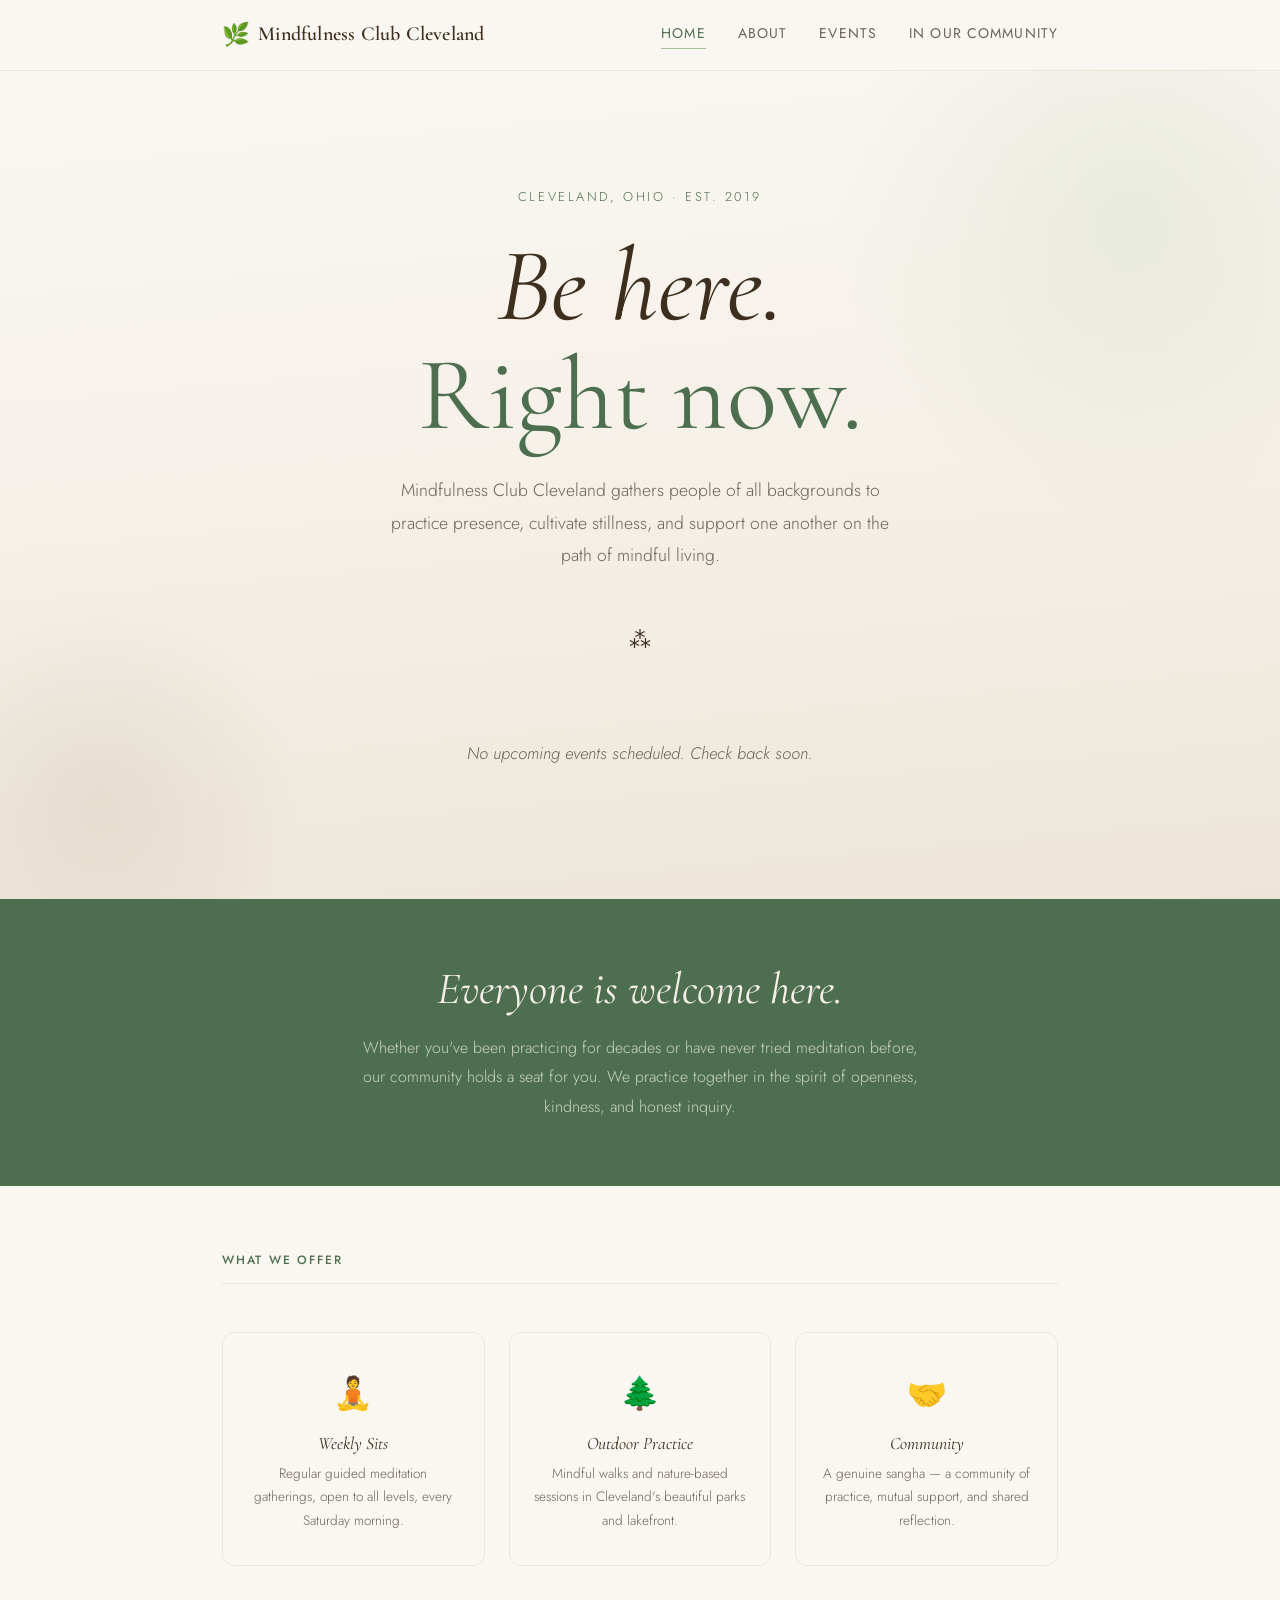
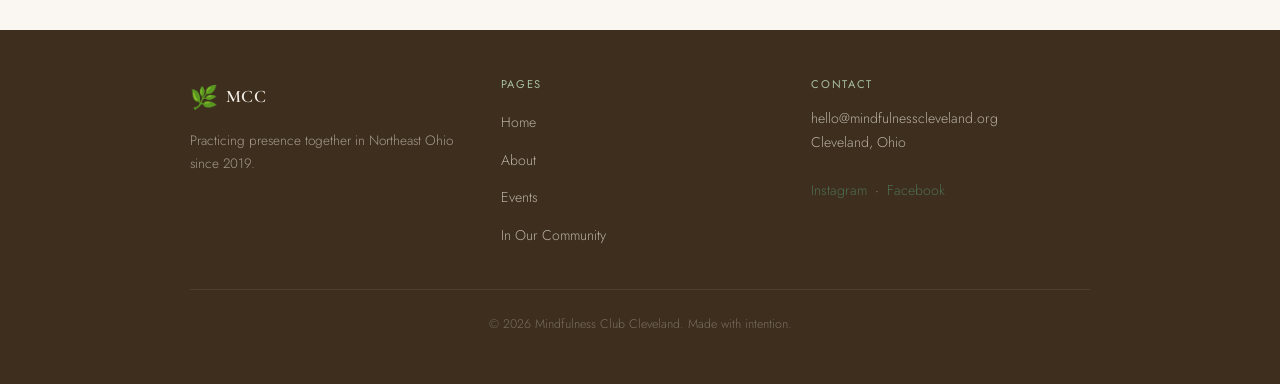
==== index.html @ 6c9ba611 "Initial commit" ====
<!DOCTYPE html>
<html lang="en">
<head>
  <meta charset="UTF-8" />
  <meta name="viewport" content="width=device-width, initial-scale=1.0" />
  <title>Mindfulness Club Cleveland</title>
  <meta name="description" content="A welcoming community for mindfulness meditation practice in Cleveland, Ohio. Weekly sits, retreats, and mindful gatherings." />
  <link rel="stylesheet" href="style.css" />
  <link rel="icon" href="data:image/svg+xml,<svg xmlns='http://www.w3.org/2000/svg' viewBox='0 0 100 100'><text y='.9em' font-size='90'>🌿</text></svg>" />
</head>
<body>

  <!-- ── Header ── -->
  <header>
    <div class="header-inner">
      <a href="index.html" class="site-logo">
        <span class="logo-leaf">🌿</span>
        Mindfulness Club Cleveland
      </a>
      <button id="nav-toggle" aria-label="Toggle navigation" aria-expanded="false">
        <span></span><span></span><span></span>
      </button>
      <nav id="nav-links" role="navigation">
        <a href="index.html">Home</a>
        <a href="about.html">About</a>
        <a href="events.html">Events</a>
        <a href="community.html">In Our Community</a>
      </nav>
    </div>
  </header>

  <!-- ── Home Hero ── -->
  <main>
    <section class="home-hero">
      <p class="hero-eyebrow">Cleveland, Ohio · Est. 2019</p>
      <h1>Be here.<br><em>Right now.</em></h1>
      <p class="hero-mission">
        Mindfulness Club Cleveland gathers people of all backgrounds to practice presence, cultivate stillness, and support one another on the path of mindful living.
      </p>
      <div class="divider-leaf">⁂</div>

      <!-- Next upcoming event — rendered by script.js -->
      <div id="next-event"></div>
    </section>

    <!-- ── Welcome strip ── -->
    <section class="welcome-strip">
      <h2>Everyone is welcome here.</h2>
      <p>
        Whether you've been practicing for decades or have never tried meditation before,
        our community holds a seat for you. We practice together in the spirit of openness,
        kindness, and honest inquiry.
      </p>
    </section>

    <!-- ── Three pillars preview ── -->
    <section class="container">
      <p class="section-label">What we offer</p>
      <div class="pillars">
        <div class="pillar">
          <div class="pillar-icon">🧘</div>
          <h3>Weekly Sits</h3>
          <p>Regular guided meditation gatherings, open to all levels, every Saturday morning.</p>
        </div>
        <div class="pillar">
          <div class="pillar-icon">🌲</div>
          <h3>Outdoor Practice</h3>
          <p>Mindful walks and nature-based sessions in Cleveland's beautiful parks and lakefront.</p>
        </div>
        <div class="pillar">
          <div class="pillar-icon">🤝</div>
          <h3>Community</h3>
          <p>A genuine sangha — a community of practice, mutual support, and shared reflection.</p>
        </div>
      </div>
    </section>
  </main>

  <!-- ── Footer ── -->
  <footer>
    <div class="footer-inner">
      <div class="footer-brand">
        <a href="index.html" class="site-logo">
          <span class="logo-leaf">🌿</span>
          MCC
        </a>
        <p>Practicing presence together in Northeast Ohio since 2019.</p>
      </div>
      <div class="footer-col">
        <h4>Pages</h4>
        <ul>
          <li><a href="index.html">Home</a></li>
          <li><a href="about.html">About</a></li>
          <li><a href="events.html">Events</a></li>
          <li><a href="community.html">In Our Community</a></li>
        </ul>
      </div>
      <div class="footer-col">
        <h4>Contact</h4>
        <p>
          hello@mindfulnesscleveland.org<br />
          Cleveland, Ohio<br /><br />
          <a href="#">Instagram</a> &nbsp;·&nbsp; <a href="#">Facebook</a>
        </p>
      </div>
    </div>
    <div class="footer-bottom">
      &copy; 2026 Mindfulness Club Cleveland. Made with intention.
    </div>
  </footer>

  <script src="script.js"></script>
</body>
</html>
---- style.css ----
/* ============================================================
   Mindfulness Club Cleveland — Shared Stylesheet
   Aesthetic: Warm earth, sage, linen — grounded & organic
   ============================================================ */

@import url('https://fonts.googleapis.com/css2?family=Cormorant+Garamond:ital,wght@0,300;0,400;0,600;1,300;1,400&family=Jost:wght@300;400;500&display=swap');

/* ── CSS Variables ── */
:root {
  --cream:       #f5f0e8;
  --linen:       #ede5d8;
  --warm-white:  #faf7f2;
  --sage:        #7d9a7e;
  --sage-light:  #a8bf9e;
  --sage-dark:   #4e6e50;
  --earth:       #8b6f47;
  --earth-light: #b89a72;
  --bark:        #3d2e1e;
  --stone:       #6b6256;
  --mist:        #c9d4c5;

  --font-display: 'Cormorant Garamond', Georgia, serif;
  --font-body:    'Jost', sans-serif;

  --radius:  12px;
  --radius-lg: 24px;
  --shadow:  0 4px 24px rgba(61, 46, 30, 0.10);
  --shadow-sm: 0 2px 8px rgba(61, 46, 30, 0.07);

  --transition: 0.3s ease;
  --max-width: 900px;
}

/* ── Reset & Base ── */
*, *::before, *::after { box-sizing: border-box; margin: 0; padding: 0; }

html { scroll-behavior: smooth; }

body {
  background-color: var(--warm-white);
  color: var(--bark);
  font-family: var(--font-body);
  font-weight: 300;
  font-size: 1.05rem;
  line-height: 1.75;
  min-height: 100vh;
  display: flex;
  flex-direction: column;
}

/* Subtle grain overlay */
body::before {
  content: '';
  position: fixed;
  inset: 0;
  background-image: url("data:image/svg+xml,%3Csvg xmlns='http://www.w3.org/2000/svg' width='300' height='300'%3E%3Cfilter id='n'%3E%3CfeTurbulence type='fractalNoise' baseFrequency='0.75' numOctaves='4' stitchTiles='stitch'/%3E%3C/filter%3E%3Crect width='300' height='300' filter='url(%23n)' opacity='0.035'/%3E%3C/svg%3E");
  pointer-events: none;
  z-index: 0;
  opacity: 0.6;
}

main { position: relative; z-index: 1; flex: 1; }

img { max-width: 100%; display: block; }
a { color: var(--sage-dark); text-decoration: none; }
a:hover { color: var(--earth); }

h1, h2, h3, h4 {
  font-family: var(--font-display);
  font-weight: 400;
  line-height: 1.2;
  color: var(--bark);
}

p { margin-bottom: 1rem; }
p:last-child { margin-bottom: 0; }

/* ── Header & Nav ── */
header {
  position: sticky;
  top: 0;
  z-index: 100;
  background-color: rgba(250, 247, 242, 0.92);
  backdrop-filter: blur(12px);
  -webkit-backdrop-filter: blur(12px);
  border-bottom: 1px solid var(--linen);
}

.header-inner {
  max-width: var(--max-width);
  margin: 0 auto;
  padding: 0 2rem;
  display: flex;
  align-items: center;
  justify-content: space-between;
  height: 70px;
}

.site-logo {
  font-family: var(--font-display);
  font-size: 1.25rem;
  font-weight: 600;
  color: var(--bark);
  letter-spacing: 0.01em;
  display: flex;
  align-items: center;
  gap: 0.5rem;
}

.site-logo .logo-leaf {
  color: var(--sage);
  font-size: 1.4rem;
}

nav#nav-links {
  display: flex;
  gap: 2rem;
  list-style: none;
  align-items: center;
}

nav#nav-links a {
  font-family: var(--font-body);
  font-size: 0.875rem;
  font-weight: 400;
  letter-spacing: 0.08em;
  text-transform: uppercase;
  color: var(--stone);
  padding-bottom: 2px;
  border-bottom: 1.5px solid transparent;
  transition: color var(--transition), border-color var(--transition);
}

nav#nav-links a:hover,
nav#nav-links a.active {
  color: var(--sage-dark);
  border-bottom-color: var(--sage-light);
}

/* Mobile nav toggle */
#nav-toggle {
  display: none;
  background: none;
  border: none;
  cursor: pointer;
  padding: 4px;
  flex-direction: column;
  gap: 5px;
}

#nav-toggle span {
  display: block;
  width: 24px;
  height: 1.5px;
  background: var(--bark);
  transition: var(--transition);
}

/* ── Page Hero (shared) ── */
.page-hero {
  background: linear-gradient(160deg, var(--linen) 0%, var(--cream) 60%, var(--mist) 100%);
  padding: 5rem 2rem 4rem;
  text-align: center;
  position: relative;
  overflow: hidden;
}

.page-hero::after {
  content: '';
  position: absolute;
  bottom: -2px;
  left: 0; right: 0;
  height: 60px;
  background: var(--warm-white);
  clip-path: ellipse(55% 100% at 50% 100%);
}

.page-hero h1 {
  font-size: clamp(2.4rem, 6vw, 4rem);
  font-style: italic;
  color: var(--bark);
  margin-bottom: 0.5rem;
}

.page-hero .subtitle {
  font-size: 1rem;
  color: var(--stone);
  letter-spacing: 0.1em;
  text-transform: uppercase;
  font-family: var(--font-body);
  font-weight: 400;
}

/* ── Container ── */
.container {
  max-width: var(--max-width);
  margin: 0 auto;
  padding: 4rem 2rem;
}

/* ── Section Label ── */
.section-label {
  font-family: var(--font-body);
  font-size: 0.75rem;
  font-weight: 500;
  letter-spacing: 0.15em;
  text-transform: uppercase;
  color: var(--sage-dark);
  margin-bottom: 2rem;
  padding-bottom: 0.75rem;
  border-bottom: 1px solid var(--linen);
}

.past-label { color: var(--stone); margin-top: 3.5rem; }

/* ── Home Hero ── */
.home-hero {
  min-height: 92vh;
  display: flex;
  flex-direction: column;
  align-items: center;
  justify-content: center;
  text-align: center;
  padding: 6rem 2rem 5rem;
  background: linear-gradient(175deg, var(--warm-white) 0%, var(--cream) 50%, var(--linen) 100%);
  position: relative;
  overflow: hidden;
}

/* Decorative organic circles */
.home-hero::before {
  content: '';
  position: absolute;
  width: 600px; height: 600px;
  border-radius: 50%;
  background: radial-gradient(circle, rgba(168,191,158,0.18) 0%, transparent 70%);
  top: -150px; right: -150px;
  pointer-events: none;
}

.home-hero::after {
  content: '';
  position: absolute;
  width: 400px; height: 400px;
  border-radius: 50%;
  background: radial-gradient(circle, rgba(139,111,71,0.10) 0%, transparent 70%);
  bottom: -100px; left: -100px;
  pointer-events: none;
}

.hero-eyebrow {
  font-family: var(--font-body);
  font-size: 0.8rem;
  letter-spacing: 0.2em;
  text-transform: uppercase;
  color: var(--sage-dark);
  margin-bottom: 1.5rem;
  animation: fadeUp 0.8s ease both;
}

.home-hero h1 {
  font-size: clamp(3rem, 9vw, 6.5rem);
  font-style: italic;
  line-height: 1.05;
  color: var(--bark);
  margin-bottom: 1.5rem;
  animation: fadeUp 0.8s ease 0.1s both;
}

.home-hero h1 em {
  font-style: normal;
  color: var(--sage-dark);
}

.hero-mission {
  max-width: 520px;
  font-size: 1.1rem;
  color: var(--stone);
  line-height: 1.85;
  margin-bottom: 3rem;
  animation: fadeUp 0.8s ease 0.2s both;
}

.divider-leaf {
  font-size: 1.4rem;
  margin-bottom: 3rem;
  opacity: 0.6;
  animation: fadeUp 0.8s ease 0.3s both;
}

/* ── Next Event Card (home) ── */
#next-event { animation: fadeUp 0.8s ease 0.4s both; }

.next-event-card {
  background: rgba(255,255,255,0.7);
  border: 1px solid var(--linen);
  border-radius: var(--radius-lg);
  padding: 2rem 2.5rem;
  max-width: 540px;
  text-align: left;
  backdrop-filter: blur(6px);
  box-shadow: var(--shadow);
}

.event-tag {
  display: inline-block;
  font-size: 0.7rem;
  letter-spacing: 0.15em;
  text-transform: uppercase;
  color: var(--sage-dark);
  background: var(--mist);
  padding: 0.25rem 0.75rem;
  border-radius: 999px;
  margin-bottom: 1rem;
  font-family: var(--font-body);
}

.next-event-card h3 {
  font-size: 1.7rem;
  font-style: italic;
  margin-bottom: 0.75rem;
}

.event-meta {
  display: flex;
  flex-wrap: wrap;
  gap: 0.5rem 1.5rem;
  font-size: 0.85rem;
  color: var(--stone);
  margin-bottom: 1rem;
  font-family: var(--font-body);
}

.btn-link {
  display: inline-block;
  margin-top: 1rem;
  font-size: 0.85rem;
  font-weight: 500;
  letter-spacing: 0.05em;
  color: var(--sage-dark);
  border-bottom: 1px solid var(--sage-light);
  padding-bottom: 1px;
  transition: color var(--transition), border-color var(--transition);
}

.btn-link:hover { color: var(--earth); border-color: var(--earth-light); }

/* ── Welcome Strip (below hero on home) ── */
.welcome-strip {
  background: var(--sage-dark);
  color: var(--cream);
  text-align: center;
  padding: 4rem 2rem;
}

.welcome-strip h2 {
  font-family: var(--font-display);
  font-size: clamp(1.8rem, 4vw, 2.8rem);
  font-style: italic;
  color: var(--cream);
  margin-bottom: 1rem;
}

.welcome-strip p {
  max-width: 560px;
  margin: 0 auto;
  color: var(--mist);
  font-size: 1rem;
  line-height: 1.85;
}

/* ── Events List ── */
.event-card {
  display: flex;
  gap: 2rem;
  padding: 2rem 0;
  border-bottom: 1px solid var(--linen);
  animation: fadeUp 0.5s ease both;
  transition: opacity var(--transition);
}

.event-card.past { opacity: 0.55; }

.event-date-block {
  flex-shrink: 0;
  width: 64px;
  text-align: center;
  background: var(--linen);
  border-radius: var(--radius);
  padding: 0.6rem 0.4rem;
  display: flex;
  flex-direction: column;
  align-items: center;
  justify-content: center;
  align-self: flex-start;
}

.event-month {
  font-family: var(--font-body);
  font-size: 0.65rem;
  letter-spacing: 0.12em;
  text-transform: uppercase;
  color: var(--sage-dark);
  display: block;
}

.event-day {
  font-family: var(--font-display);
  font-size: 2rem;
  font-weight: 600;
  color: var(--bark);
  line-height: 1;
  display: block;
}

.event-body h3 {
  font-size: 1.5rem;
  font-style: italic;
  margin-bottom: 0.4rem;
}

.event-body .event-meta { margin-bottom: 0.75rem; }
.event-body p { font-size: 0.95rem; color: var(--stone); }

.no-events {
  color: var(--stone);
  font-style: italic;
  padding: 2rem 0;
}

/* ── About Page ── */
.about-grid {
  display: grid;
  grid-template-columns: 1fr 1fr;
  gap: 3rem;
  align-items: start;
}

.about-text h2 {
  font-size: 2rem;
  font-style: italic;
  margin-bottom: 1.25rem;
  color: var(--bark);
}

.about-text p { color: var(--stone); font-size: 0.98rem; }

.about-panel {
  background: linear-gradient(145deg, var(--linen), var(--cream));
  border-radius: var(--radius-lg);
  padding: 2rem;
  border: 1px solid rgba(139,111,71,0.12);
}

.about-panel h3 {
  font-size: 1.3rem;
  font-style: italic;
  margin-bottom: 1.25rem;
  color: var(--sage-dark);
}

.info-list {
  list-style: none;
  display: flex;
  flex-direction: column;
  gap: 0.9rem;
}

.info-list li {
  font-size: 0.9rem;
  color: var(--stone);
  padding-left: 1.25rem;
  position: relative;
}

.info-list li::before {
  content: '◦';
  position: absolute;
  left: 0;
  color: var(--sage);
}

.pillars {
  display: grid;
  grid-template-columns: repeat(3, 1fr);
  gap: 1.5rem;
  margin-top: 3rem;
}

.pillar {
  text-align: center;
  padding: 2rem 1.5rem;
  background: var(--warm-white);
  border-radius: var(--radius);
  border: 1px solid var(--linen);
}

.pillar-icon { font-size: 2rem; margin-bottom: 0.75rem; }
.pillar h3 { font-size: 1.1rem; font-style: italic; margin-bottom: 0.5rem; }
.pillar p { font-size: 0.85rem; color: var(--stone); }

/* ── Community Page ── */
.community-intro {
  max-width: 620px;
  margin-bottom: 3.5rem;
}

.community-intro h2 {
  font-size: 2rem;
  font-style: italic;
  margin-bottom: 1rem;
}

.community-intro p { color: var(--stone); }

.community-grid {
  display: grid;
  grid-template-columns: repeat(auto-fit, minmax(260px, 1fr));
  gap: 1.5rem;
  margin-bottom: 4rem;
}

.community-card {
  background: var(--linen);
  border-radius: var(--radius-lg);
  overflow: hidden;
  border: 1px solid rgba(139,111,71,0.1);
  transition: transform var(--transition), box-shadow var(--transition);
}

.community-card:hover {
  transform: translateY(-3px);
  box-shadow: var(--shadow);
}

.community-card-img {
  height: 180px;
  background: linear-gradient(135deg, var(--sage-light), var(--mist));
  display: flex;
  align-items: center;
  justify-content: center;
  font-size: 3rem;
  color: var(--warm-white);
}

.community-card-body {
  padding: 1.5rem;
}

.community-card-body h3 {
  font-size: 1.1rem;
  font-style: italic;
  margin-bottom: 0.5rem;
}

.community-card-body p {
  font-size: 0.88rem;
  color: var(--stone);
  margin-bottom: 0.75rem;
}

.card-link {
  font-size: 0.8rem;
  font-weight: 500;
  letter-spacing: 0.06em;
  color: var(--sage-dark);
  border-bottom: 1px solid var(--sage-light);
  padding-bottom: 1px;
}

.reflections-section { margin-top: 1rem; }

.reflections-section h2 {
  font-size: 1.8rem;
  font-style: italic;
  margin-bottom: 2rem;
}

.reflection {
  border-left: 2px solid var(--sage-light);
  padding: 0.25rem 0 0.25rem 1.5rem;
  margin-bottom: 2rem;
}

.reflection blockquote {
  font-family: var(--font-display);
  font-style: italic;
  font-size: 1.25rem;
  color: var(--bark);
  margin-bottom: 0.5rem;
  line-height: 1.5;
}

.reflection cite {
  font-size: 0.8rem;
  letter-spacing: 0.1em;
  text-transform: uppercase;
  color: var(--stone);
  font-style: normal;
}

/* ── Footer ── */
footer {
  position: relative;
  z-index: 1;
  background: var(--bark);
  color: var(--linen);
  padding: 3rem 2rem;
}

.footer-inner {
  max-width: var(--max-width);
  margin: 0 auto;
  display: grid;
  grid-template-columns: 1fr 1fr 1fr;
  gap: 2rem;
}

.footer-brand .site-logo { color: var(--cream); font-size: 1.1rem; }
.footer-brand p {
  font-size: 0.85rem;
  color: rgba(237,229,216,0.6);
  margin-top: 0.75rem;
  line-height: 1.7;
}

.footer-col h4 {
  font-family: var(--font-body);
  font-size: 0.7rem;
  letter-spacing: 0.15em;
  text-transform: uppercase;
  color: var(--sage-light);
  margin-bottom: 1rem;
}

.footer-col ul { list-style: none; }
.footer-col ul li { margin-bottom: 0.5rem; }
.footer-col ul li a {
  font-size: 0.88rem;
  color: rgba(237,229,216,0.7);
  transition: color var(--transition);
}
.footer-col ul li a:hover { color: var(--cream); }

.footer-col p {
  font-size: 0.88rem;
  color: rgba(237,229,216,0.7);
  line-height: 1.7;
}

.footer-bottom {
  max-width: var(--max-width);
  margin: 2rem auto 0;
  padding-top: 1.5rem;
  border-top: 1px solid rgba(237,229,216,0.1);
  text-align: center;
  font-size: 0.78rem;
  color: rgba(237,229,216,0.35);
}

/* ── Animations ── */
@keyframes fadeUp {
  from { opacity: 0; transform: translateY(18px); }
  to   { opacity: 1; transform: translateY(0); }
}

.fade-in {
  animation: fadeUp 0.7s ease both;
}

/* ── Responsive ── */
@media (max-width: 700px) {
  #nav-toggle { display: flex; }

  nav#nav-links {
    display: none;
    position: absolute;
    top: 70px; left: 0; right: 0;
    background: var(--warm-white);
    border-bottom: 1px solid var(--linen);
    flex-direction: column;
    gap: 0;
    padding: 0.5rem 0;
  }

  nav#nav-links.open { display: flex; }
  nav#nav-links a {
    padding: 0.85rem 2rem;
    width: 100%;
    border-bottom: none;
  }

  .header-inner { position: relative; }

  .about-grid { grid-template-columns: 1fr; }
  .pillars { grid-template-columns: 1fr; }
  .footer-inner { grid-template-columns: 1fr; }

  .event-card { flex-direction: column; gap: 1rem; }
  .event-date-block { width: 100%; flex-direction: row; gap: 0.5rem; padding: 0.5rem 1rem; }

  .home-hero { padding: 4rem 1.5rem 3rem; min-height: auto; }

  .next-event-card { padding: 1.5rem; }
}
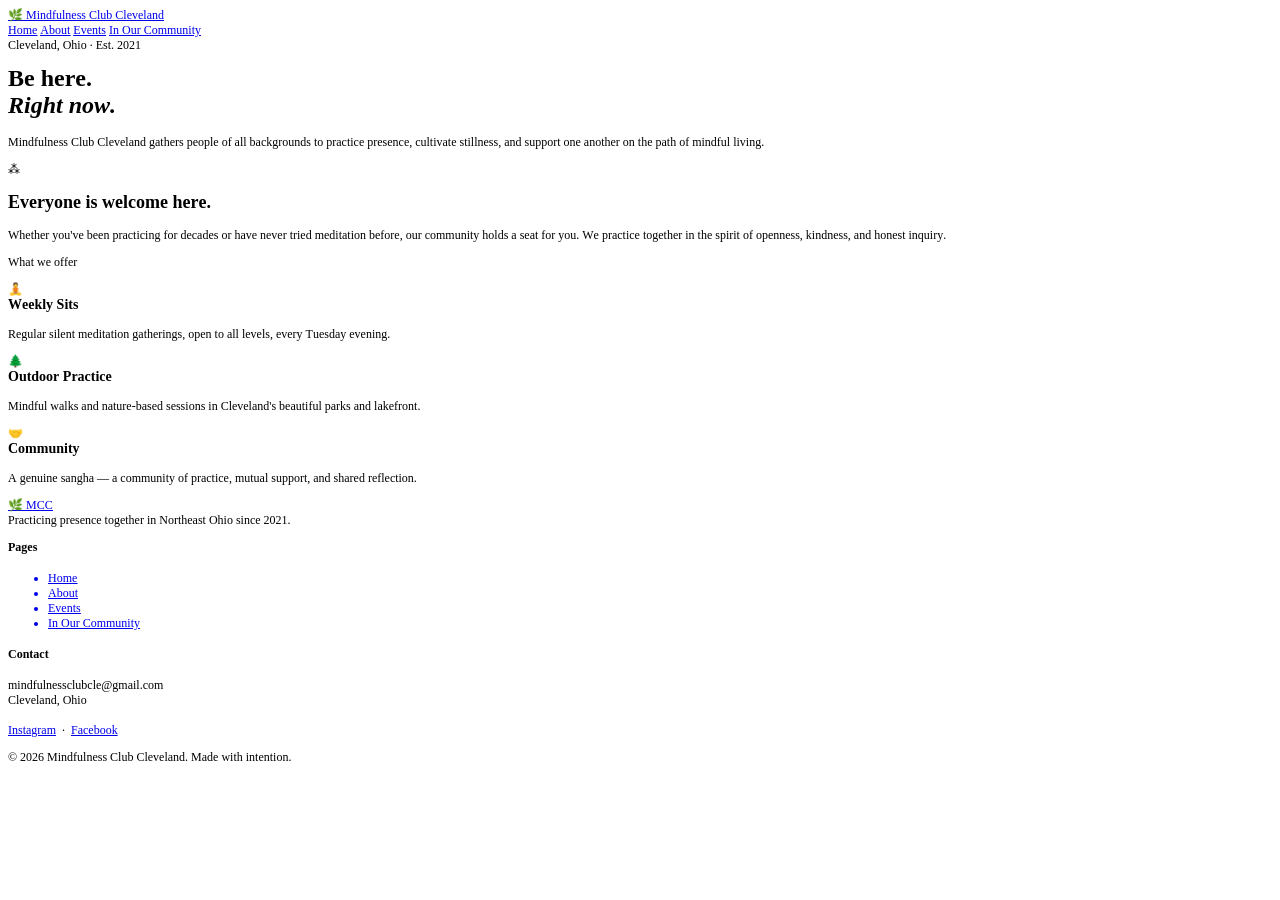
==== commit 96b7b26f: "changes" ====
--- a/index.html
+++ b/index.html
@@ -1,114 +1,66 @@
-<!DOCTYPE html>
-<html lang="en">
+<!DOCTYPE html PUBLIC "-//W3C//DTD HTML 4.01//EN" "http://www.w3.org/TR/html4/strict.dtd">
+<html>
 <head>
-  <meta charset="UTF-8" />
-  <meta name="viewport" content="width=device-width, initial-scale=1.0" />
-  <title>Mindfulness Club Cleveland</title>
-  <meta name="description" content="A welcoming community for mindfulness meditation practice in Cleveland, Ohio. Weekly sits, retreats, and mindful gatherings." />
-  <link rel="stylesheet" href="style.css" />
-  <link rel="icon" href="data:image/svg+xml,<svg xmlns='http://www.w3.org/2000/svg' viewBox='0 0 100 100'><text y='.9em' font-size='90'>🌿</text></svg>" />
+  <meta http-equiv="Content-Type" content="text/html; charset=utf-8">
+  <meta http-equiv="Content-Style-Type" content="text/css">
+  <title></title>
+  <meta name="Description" content="A welcoming community for mindfulness meditation practice in Cleveland, Ohio. Weekly sits, retreats, and mindful gatherings.">
+  <meta name="Generator" content="Cocoa HTML Writer">
+  <meta name="CocoaVersion" content="2685.5">
+  <style type="text/css">
+    p.p1 {margin: 0.0px 0.0px 0.0px 0.0px; font: 12.0px Times; color: #0000e9; -webkit-text-stroke: #0000e9}
+    p.p2 {margin: 0.0px 0.0px 12.0px 0.0px; font: 12.0px Times; -webkit-text-stroke: #000000}
+    p.p4 {margin: 0.0px 0.0px 0.0px 0.0px; font: 12.0px 'Lucida Grande'; -webkit-text-stroke: #000000}
+    p.p5 {margin: 0.0px 0.0px 0.0px 0.0px; font: 12.0px Times; -webkit-text-stroke: #000000; min-height: 14.0px}
+    p.p7 {margin: 0.0px 0.0px 0.0px 0.0px; font: 12.0px 'Apple Color Emoji'; -webkit-text-stroke: #000000}
+    p.p10 {margin: 0.0px 0.0px 0.0px 0.0px; font: 12.0px Times; -webkit-text-stroke: #000000}
+    li.li1 {margin: 0.0px 0.0px 0.0px 0.0px; font: 12.0px Times; color: #0000e9; -webkit-text-stroke: #0000e9}
+    span.s1 {font: 12.0px 'Apple Color Emoji'; text-decoration: underline ; font-kerning: none}
+    span.s2 {font: 12.0px Times; text-decoration: underline ; font-kerning: none}
+    span.s3 {text-decoration: underline ; font-kerning: none}
+    span.s4 {font-kerning: none; color: #000000; -webkit-text-stroke: 0px #000000}
+    span.s5 {text-decoration: underline ; font-kerning: none; -webkit-text-stroke: 0px #0000e9}
+    span.s6 {font-kerning: none}
+    span.s7 {-webkit-text-stroke: 0px #000000}
+    span.s8 {text-decoration: underline ; font-kerning: none; color: #0000e9; -webkit-text-stroke: 0px #0000e9}
+    ul.ul1 {list-style-type: disc}
+  </style>
 </head>
 <body>
-
-  <!-- ── Header ── -->
-  <header>
-    <div class="header-inner">
-      <a href="index.html" class="site-logo">
-        <span class="logo-leaf">🌿</span>
-        Mindfulness Club Cleveland
-      </a>
-      <button id="nav-toggle" aria-label="Toggle navigation" aria-expanded="false">
-        <span></span><span></span><span></span>
-      </button>
-      <nav id="nav-links" role="navigation">
-        <a href="index.html">Home</a>
-        <a href="about.html">About</a>
-        <a href="events.html">Events</a>
-        <a href="community.html">In Our Community</a>
-      </nav>
-    </div>
-  </header>
-
-  <!-- ── Home Hero ── -->
-  <main>
-    <section class="home-hero">
-      <p class="hero-eyebrow">Cleveland, Ohio · Est. 2019</p>
-      <h1>Be here.<br><em>Right now.</em></h1>
-      <p class="hero-mission">
-        Mindfulness Club Cleveland gathers people of all backgrounds to practice presence, cultivate stillness, and support one another on the path of mindful living.
-      </p>
-      <div class="divider-leaf">⁂</div>
-
-      <!-- Next upcoming event — rendered by script.js -->
-      <div id="next-event"></div>
-    </section>
-
-    <!-- ── Welcome strip ── -->
-    <section class="welcome-strip">
-      <h2>Everyone is welcome here.</h2>
-      <p>
-        Whether you've been practicing for decades or have never tried meditation before,
-        our community holds a seat for you. We practice together in the spirit of openness,
-        kindness, and honest inquiry.
-      </p>
-    </section>
-
-    <!-- ── Three pillars preview ── -->
-    <section class="container">
-      <p class="section-label">What we offer</p>
-      <div class="pillars">
-        <div class="pillar">
-          <div class="pillar-icon">🧘</div>
-          <h3>Weekly Sits</h3>
-          <p>Regular guided meditation gatherings, open to all levels, every Saturday morning.</p>
-        </div>
-        <div class="pillar">
-          <div class="pillar-icon">🌲</div>
-          <h3>Outdoor Practice</h3>
-          <p>Mindful walks and nature-based sessions in Cleveland's beautiful parks and lakefront.</p>
-        </div>
-        <div class="pillar">
-          <div class="pillar-icon">🤝</div>
-          <h3>Community</h3>
-          <p>A genuine sangha — a community of practice, mutual support, and shared reflection.</p>
-        </div>
-      </div>
-    </section>
-  </main>
-
-  <!-- ── Footer ── -->
-  <footer>
-    <div class="footer-inner">
-      <div class="footer-brand">
-        <a href="index.html" class="site-logo">
-          <span class="logo-leaf">🌿</span>
-          MCC
-        </a>
-        <p>Practicing presence together in Northeast Ohio since 2019.</p>
-      </div>
-      <div class="footer-col">
-        <h4>Pages</h4>
-        <ul>
-          <li><a href="index.html">Home</a></li>
-          <li><a href="about.html">About</a></li>
-          <li><a href="events.html">Events</a></li>
-          <li><a href="community.html">In Our Community</a></li>
-        </ul>
-      </div>
-      <div class="footer-col">
-        <h4>Contact</h4>
-        <p>
-          hello@mindfulnesscleveland.org<br />
-          Cleveland, Ohio<br /><br />
-          <a href="#">Instagram</a> &nbsp;·&nbsp; <a href="#">Facebook</a>
-        </p>
-      </div>
-    </div>
-    <div class="footer-bottom">
-      &copy; 2026 Mindfulness Club Cleveland. Made with intention.
-    </div>
-  </footer>
-
-  <script src="script.js"></script>
+<p class="p1"><span class="s1"><a href="file:///Users/jacobmusal/Documents/mindfulnessclubcle.github.io/index.html">🌿<span class="s2"> Mindfulness Club Cleveland</span></a></span></p>
+<p class="p1"><span class="s3"><a href="file:///Users/jacobmusal/Documents/mindfulnessclubcle.github.io/index.html">Home</a></span><span class="s4"> <a href="file:///Users/jacobmusal/Documents/mindfulnessclubcle.github.io/about.html"><span class="s5">About</span></a> <a href="file:///Users/jacobmusal/Documents/mindfulnessclubcle.github.io/events.html"><span class="s5">Events</span></a> <a href="file:///Users/jacobmusal/Documents/mindfulnessclubcle.github.io/community.html"><span class="s5">In Our Community</span></a></span></p>
+<p class="p2"><span class="s6">Cleveland, Ohio · Est. 2021</span></p>
+<h1 style="margin: 0.0px 0.0px 16.1px 0.0px; font: 24.0px Times; -webkit-text-stroke: #000000"><span class="s6"><b>Be here.<br>
+</b><b><i>Right now.</i></b><b><i></i></b></span></h1>
+<p class="p2"><span class="s6">Mindfulness Club Cleveland gathers people of all backgrounds to practice presence, cultivate stillness, and support one another on the path of mindful living.</span></p>
+<p class="p4"><span class="s6">⁂</span></p>
+<p class="p5"><span class="s6"></span><br></p>
+<h2 style="margin: 0.0px 0.0px 14.9px 0.0px; font: 18.0px Times; -webkit-text-stroke: #000000"><span class="s6"><b>Everyone is welcome here.</b></span></h2>
+<p class="p2"><span class="s6">Whether you've been practicing for decades or have never tried meditation before, our community holds a seat for you. We practice together in the spirit of openness, kindness, and honest inquiry.</span></p>
+<p class="p2"><span class="s6">What we offer</span></p>
+<p class="p7"><span class="s6">🧘</span></p>
+<h3 style="margin: 0.0px 0.0px 14.0px 0.0px; font: 14.0px Times; -webkit-text-stroke: #000000"><span class="s6"><b>Weekly Sits</b></span></h3>
+<p class="p2"><span class="s6">Regular silent meditation gatherings, open to all levels, every Tuesday evening.</span></p>
+<p class="p7"><span class="s6">🌲</span></p>
+<h3 style="margin: 0.0px 0.0px 14.0px 0.0px; font: 14.0px Times; -webkit-text-stroke: #000000"><span class="s6"><b>Outdoor Practice</b></span></h3>
+<p class="p2"><span class="s6">Mindful walks and nature-based sessions in Cleveland's beautiful parks and lakefront.</span></p>
+<p class="p7"><span class="s6">🤝</span></p>
+<h3 style="margin: 0.0px 0.0px 14.0px 0.0px; font: 14.0px Times; -webkit-text-stroke: #000000"><span class="s6"><b>Community</b></span></h3>
+<p class="p2"><span class="s6">A genuine sangha — a community of practice, mutual support, and shared reflection.</span></p>
+<p class="p1"><span class="s1"><a href="file:///Users/jacobmusal/Documents/mindfulnessclubcle.github.io/index.html">🌿<span class="s2"> MCC</span></a></span></p>
+<p class="p2"><span class="s6">Practicing presence together in Northeast Ohio since 2021.</span></p>
+<h4 style="margin: 0.0px 0.0px 16.0px 0.0px; font: 12.0px Times; -webkit-text-stroke: #000000"><span class="s6"><b>Pages</b></span></h4>
+<ul class="ul1">
+  <li class="li1"><span class="s7"><a href="file:///Users/jacobmusal/Documents/mindfulnessclubcle.github.io/index.html"><span class="s3">Home</span></a></span></li>
+  <li class="li1"><span class="s7"><a href="file:///Users/jacobmusal/Documents/mindfulnessclubcle.github.io/about.html"><span class="s3">About</span></a></span></li>
+  <li class="li1"><span class="s7"><a href="file:///Users/jacobmusal/Documents/mindfulnessclubcle.github.io/events.html"><span class="s3">Events</span></a></span></li>
+  <li class="li1"><span class="s7"><a href="file:///Users/jacobmusal/Documents/mindfulnessclubcle.github.io/community.html"><span class="s3">In Our Community</span></a></span></li>
+</ul>
+<h4 style="margin: 0.0px 0.0px 16.0px 0.0px; font: 12.0px Times; -webkit-text-stroke: #000000"><span class="s6"><b>Contact</b></span></h4>
+<p class="p2"><span class="s6">mindfulnessclubcle@gmail.com<br>
+Cleveland, Ohio<br>
+<br>
+</span><span class="s8">Instagram</span><span class="s6">  ·  </span><span class="s8">Facebook</span></p>
+<p class="p10"><span class="s6">© 2026 Mindfulness Club Cleveland. Made with intention.</span></p>
 </body>
 </html>
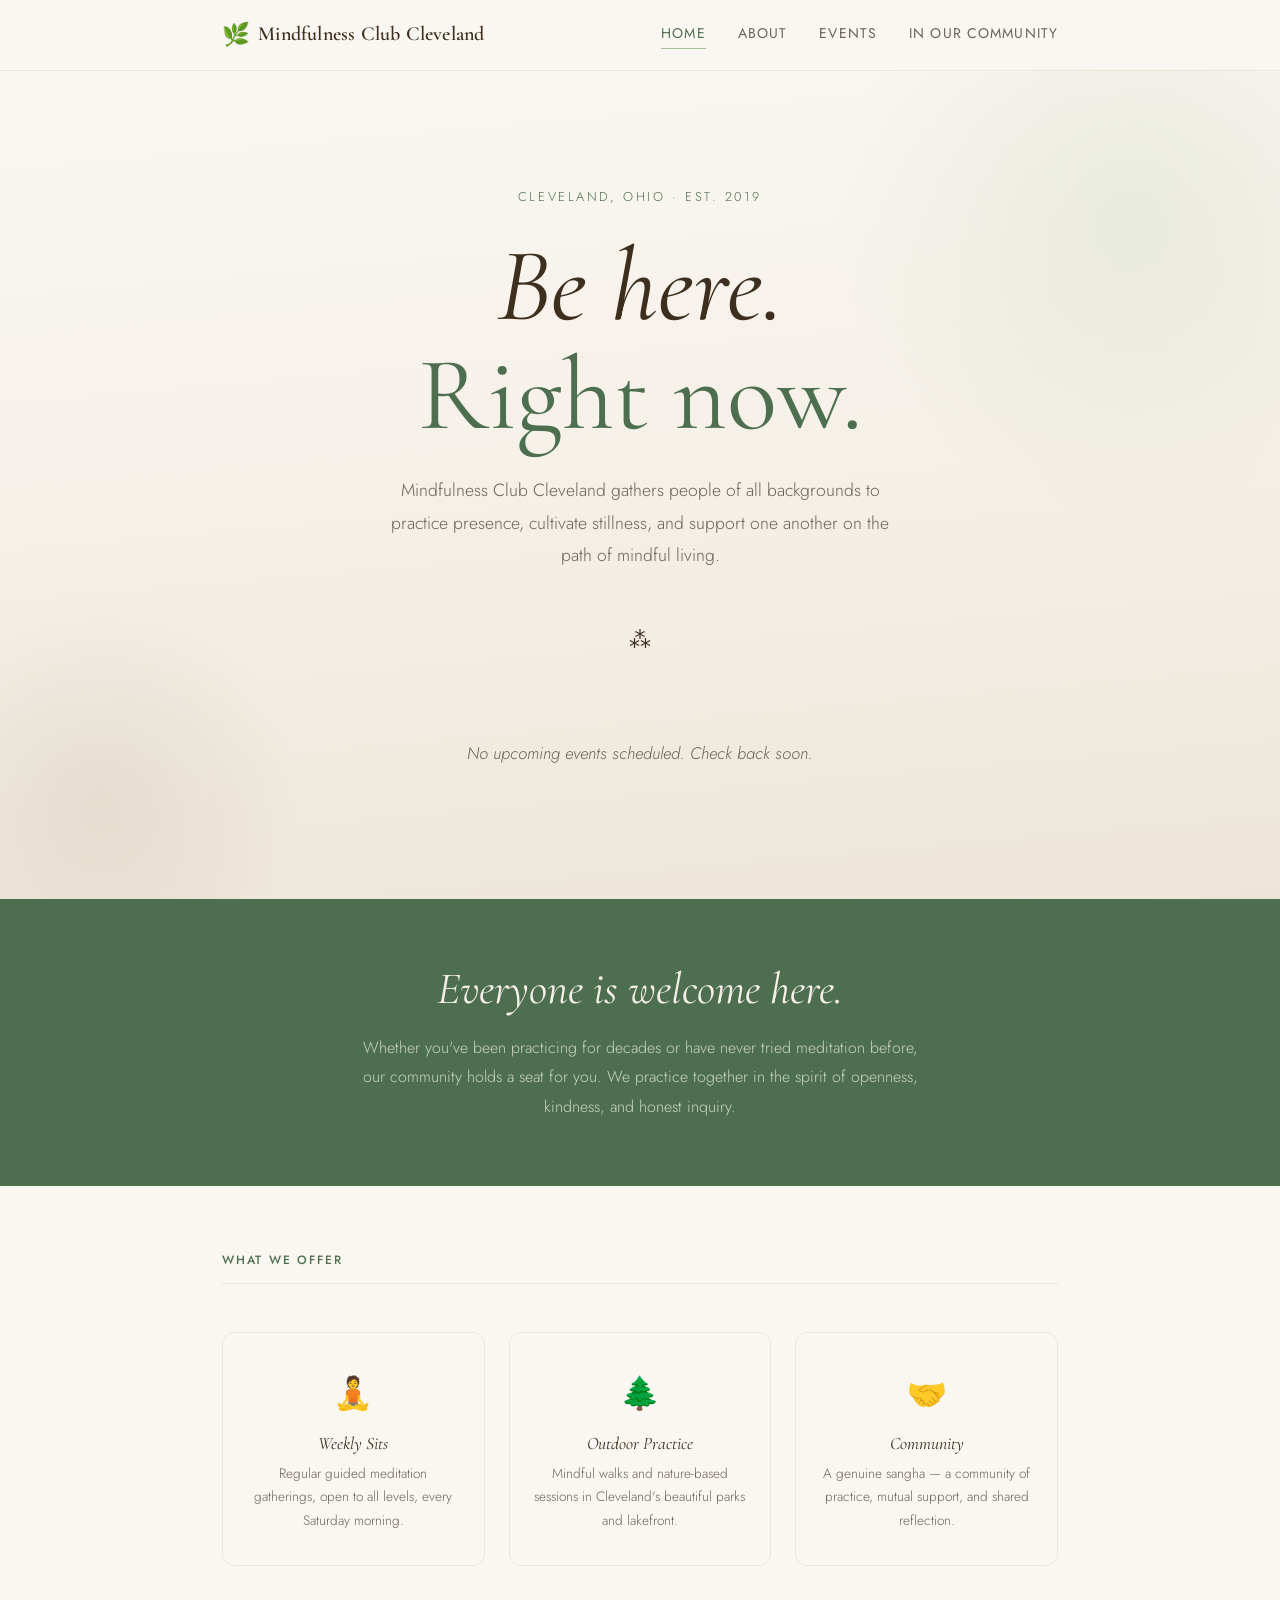
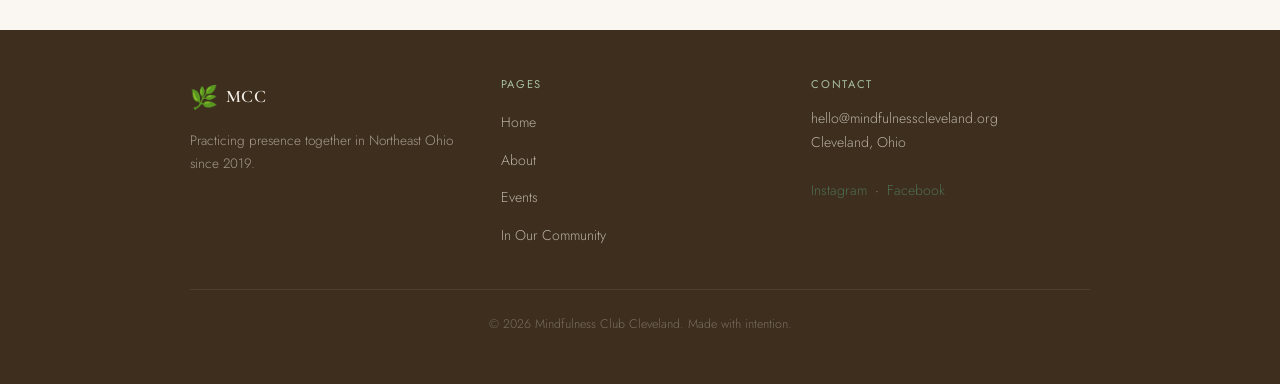
==== commit 6e029451: "changes" ====
--- a/index.html
+++ b/index.html
@@ -1,66 +1,114 @@
-<!DOCTYPE html PUBLIC "-//W3C//DTD HTML 4.01//EN" "http://www.w3.org/TR/html4/strict.dtd">
-<html>
+<!DOCTYPE html>
+<html lang="en">
 <head>
-  <meta http-equiv="Content-Type" content="text/html; charset=utf-8">
-  <meta http-equiv="Content-Style-Type" content="text/css">
-  <title></title>
-  <meta name="Description" content="A welcoming community for mindfulness meditation practice in Cleveland, Ohio. Weekly sits, retreats, and mindful gatherings.">
-  <meta name="Generator" content="Cocoa HTML Writer">
-  <meta name="CocoaVersion" content="2685.5">
-  <style type="text/css">
-    p.p1 {margin: 0.0px 0.0px 0.0px 0.0px; font: 12.0px Times; color: #0000e9; -webkit-text-stroke: #0000e9}
-    p.p2 {margin: 0.0px 0.0px 12.0px 0.0px; font: 12.0px Times; -webkit-text-stroke: #000000}
-    p.p4 {margin: 0.0px 0.0px 0.0px 0.0px; font: 12.0px 'Lucida Grande'; -webkit-text-stroke: #000000}
-    p.p5 {margin: 0.0px 0.0px 0.0px 0.0px; font: 12.0px Times; -webkit-text-stroke: #000000; min-height: 14.0px}
-    p.p7 {margin: 0.0px 0.0px 0.0px 0.0px; font: 12.0px 'Apple Color Emoji'; -webkit-text-stroke: #000000}
-    p.p10 {margin: 0.0px 0.0px 0.0px 0.0px; font: 12.0px Times; -webkit-text-stroke: #000000}
-    li.li1 {margin: 0.0px 0.0px 0.0px 0.0px; font: 12.0px Times; color: #0000e9; -webkit-text-stroke: #0000e9}
-    span.s1 {font: 12.0px 'Apple Color Emoji'; text-decoration: underline ; font-kerning: none}
-    span.s2 {font: 12.0px Times; text-decoration: underline ; font-kerning: none}
-    span.s3 {text-decoration: underline ; font-kerning: none}
-    span.s4 {font-kerning: none; color: #000000; -webkit-text-stroke: 0px #000000}
-    span.s5 {text-decoration: underline ; font-kerning: none; -webkit-text-stroke: 0px #0000e9}
-    span.s6 {font-kerning: none}
-    span.s7 {-webkit-text-stroke: 0px #000000}
-    span.s8 {text-decoration: underline ; font-kerning: none; color: #0000e9; -webkit-text-stroke: 0px #0000e9}
-    ul.ul1 {list-style-type: disc}
-  </style>
+  <meta charset="UTF-8" />
+  <meta name="viewport" content="width=device-width, initial-scale=1.0" />
+  <title>Mindfulness Club Cleveland</title>
+  <meta name="description" content="A welcoming community for mindfulness meditation practice in Cleveland, Ohio. Weekly sits, retreats, and mindful gatherings." />
+  <link rel="stylesheet" href="style.css" />
+  <link rel="icon" href="data:image/svg+xml,<svg xmlns='http://www.w3.org/2000/svg' viewBox='0 0 100 100'><text y='.9em' font-size='90'>🌿</text></svg>" />
 </head>
 <body>
-<p class="p1"><span class="s1"><a href="file:///Users/jacobmusal/Documents/mindfulnessclubcle.github.io/index.html">🌿<span class="s2"> Mindfulness Club Cleveland</span></a></span></p>
-<p class="p1"><span class="s3"><a href="file:///Users/jacobmusal/Documents/mindfulnessclubcle.github.io/index.html">Home</a></span><span class="s4"> <a href="file:///Users/jacobmusal/Documents/mindfulnessclubcle.github.io/about.html"><span class="s5">About</span></a> <a href="file:///Users/jacobmusal/Documents/mindfulnessclubcle.github.io/events.html"><span class="s5">Events</span></a> <a href="file:///Users/jacobmusal/Documents/mindfulnessclubcle.github.io/community.html"><span class="s5">In Our Community</span></a></span></p>
-<p class="p2"><span class="s6">Cleveland, Ohio · Est. 2021</span></p>
-<h1 style="margin: 0.0px 0.0px 16.1px 0.0px; font: 24.0px Times; -webkit-text-stroke: #000000"><span class="s6"><b>Be here.<br>
-</b><b><i>Right now.</i></b><b><i></i></b></span></h1>
-<p class="p2"><span class="s6">Mindfulness Club Cleveland gathers people of all backgrounds to practice presence, cultivate stillness, and support one another on the path of mindful living.</span></p>
-<p class="p4"><span class="s6">⁂</span></p>
-<p class="p5"><span class="s6"></span><br></p>
-<h2 style="margin: 0.0px 0.0px 14.9px 0.0px; font: 18.0px Times; -webkit-text-stroke: #000000"><span class="s6"><b>Everyone is welcome here.</b></span></h2>
-<p class="p2"><span class="s6">Whether you've been practicing for decades or have never tried meditation before, our community holds a seat for you. We practice together in the spirit of openness, kindness, and honest inquiry.</span></p>
-<p class="p2"><span class="s6">What we offer</span></p>
-<p class="p7"><span class="s6">🧘</span></p>
-<h3 style="margin: 0.0px 0.0px 14.0px 0.0px; font: 14.0px Times; -webkit-text-stroke: #000000"><span class="s6"><b>Weekly Sits</b></span></h3>
-<p class="p2"><span class="s6">Regular silent meditation gatherings, open to all levels, every Tuesday evening.</span></p>
-<p class="p7"><span class="s6">🌲</span></p>
-<h3 style="margin: 0.0px 0.0px 14.0px 0.0px; font: 14.0px Times; -webkit-text-stroke: #000000"><span class="s6"><b>Outdoor Practice</b></span></h3>
-<p class="p2"><span class="s6">Mindful walks and nature-based sessions in Cleveland's beautiful parks and lakefront.</span></p>
-<p class="p7"><span class="s6">🤝</span></p>
-<h3 style="margin: 0.0px 0.0px 14.0px 0.0px; font: 14.0px Times; -webkit-text-stroke: #000000"><span class="s6"><b>Community</b></span></h3>
-<p class="p2"><span class="s6">A genuine sangha — a community of practice, mutual support, and shared reflection.</span></p>
-<p class="p1"><span class="s1"><a href="file:///Users/jacobmusal/Documents/mindfulnessclubcle.github.io/index.html">🌿<span class="s2"> MCC</span></a></span></p>
-<p class="p2"><span class="s6">Practicing presence together in Northeast Ohio since 2021.</span></p>
-<h4 style="margin: 0.0px 0.0px 16.0px 0.0px; font: 12.0px Times; -webkit-text-stroke: #000000"><span class="s6"><b>Pages</b></span></h4>
-<ul class="ul1">
-  <li class="li1"><span class="s7"><a href="file:///Users/jacobmusal/Documents/mindfulnessclubcle.github.io/index.html"><span class="s3">Home</span></a></span></li>
-  <li class="li1"><span class="s7"><a href="file:///Users/jacobmusal/Documents/mindfulnessclubcle.github.io/about.html"><span class="s3">About</span></a></span></li>
-  <li class="li1"><span class="s7"><a href="file:///Users/jacobmusal/Documents/mindfulnessclubcle.github.io/events.html"><span class="s3">Events</span></a></span></li>
-  <li class="li1"><span class="s7"><a href="file:///Users/jacobmusal/Documents/mindfulnessclubcle.github.io/community.html"><span class="s3">In Our Community</span></a></span></li>
-</ul>
-<h4 style="margin: 0.0px 0.0px 16.0px 0.0px; font: 12.0px Times; -webkit-text-stroke: #000000"><span class="s6"><b>Contact</b></span></h4>
-<p class="p2"><span class="s6">mindfulnessclubcle@gmail.com<br>
-Cleveland, Ohio<br>
-<br>
-</span><span class="s8">Instagram</span><span class="s6">  ·  </span><span class="s8">Facebook</span></p>
-<p class="p10"><span class="s6">© 2026 Mindfulness Club Cleveland. Made with intention.</span></p>
+
+  <!-- ── Header ── -->
+  <header>
+    <div class="header-inner">
+      <a href="index.html" class="site-logo">
+        <span class="logo-leaf">🌿</span>
+        Mindfulness Club Cleveland
+      </a>
+      <button id="nav-toggle" aria-label="Toggle navigation" aria-expanded="false">
+        <span></span><span></span><span></span>
+      </button>
+      <nav id="nav-links" role="navigation">
+        <a href="index.html">Home</a>
+        <a href="about.html">About</a>
+        <a href="events.html">Events</a>
+        <a href="community.html">In Our Community</a>
+      </nav>
+    </div>
+  </header>
+
+  <!-- ── Home Hero ── -->
+  <main>
+    <section class="home-hero">
+      <p class="hero-eyebrow">Cleveland, Ohio · Est. 2019</p>
+      <h1>Be here.<br><em>Right now.</em></h1>
+      <p class="hero-mission">
+        Mindfulness Club Cleveland gathers people of all backgrounds to practice presence, cultivate stillness, and support one another on the path of mindful living.
+      </p>
+      <div class="divider-leaf">⁂</div>
+
+      <!-- Next upcoming event — rendered by script.js -->
+      <div id="next-event"></div>
+    </section>
+
+    <!-- ── Welcome strip ── -->
+    <section class="welcome-strip">
+      <h2>Everyone is welcome here.</h2>
+      <p>
+        Whether you've been practicing for decades or have never tried meditation before,
+        our community holds a seat for you. We practice together in the spirit of openness,
+        kindness, and honest inquiry.
+      </p>
+    </section>
+
+    <!-- ── Three pillars preview ── -->
+    <section class="container">
+      <p class="section-label">What we offer</p>
+      <div class="pillars">
+        <div class="pillar">
+          <div class="pillar-icon">🧘</div>
+          <h3>Weekly Sits</h3>
+          <p>Regular guided meditation gatherings, open to all levels, every Saturday morning.</p>
+        </div>
+        <div class="pillar">
+          <div class="pillar-icon">🌲</div>
+          <h3>Outdoor Practice</h3>
+          <p>Mindful walks and nature-based sessions in Cleveland's beautiful parks and lakefront.</p>
+        </div>
+        <div class="pillar">
+          <div class="pillar-icon">🤝</div>
+          <h3>Community</h3>
+          <p>A genuine sangha — a community of practice, mutual support, and shared reflection.</p>
+        </div>
+      </div>
+    </section>
+  </main>
+
+  <!-- ── Footer ── -->
+  <footer>
+    <div class="footer-inner">
+      <div class="footer-brand">
+        <a href="index.html" class="site-logo">
+          <span class="logo-leaf">🌿</span>
+          MCC
+        </a>
+        <p>Practicing presence together in Northeast Ohio since 2019.</p>
+      </div>
+      <div class="footer-col">
+        <h4>Pages</h4>
+        <ul>
+          <li><a href="index.html">Home</a></li>
+          <li><a href="about.html">About</a></li>
+          <li><a href="events.html">Events</a></li>
+          <li><a href="community.html">In Our Community</a></li>
+        </ul>
+      </div>
+      <div class="footer-col">
+        <h4>Contact</h4>
+        <p>
+          hello@mindfulnesscleveland.org<br />
+          Cleveland, Ohio<br /><br />
+          <a href="#">Instagram</a> &nbsp;·&nbsp; <a href="#">Facebook</a>
+        </p>
+      </div>
+    </div>
+    <div class="footer-bottom">
+      &copy; 2026 Mindfulness Club Cleveland. Made with intention.
+    </div>
+  </footer>
+
+  <script src="script.js"></script>
 </body>
 </html>
--- a/style.css
+++ b/style.css
@@ -0,0 +1,705 @@
+/* ============================================================
+   Mindfulness Club Cleveland — Shared Stylesheet
+   Aesthetic: Warm earth, sage, linen — grounded & organic
+   ============================================================ */
+
+@import url('https://fonts.googleapis.com/css2?family=Cormorant+Garamond:ital,wght@0,300;0,400;0,600;1,300;1,400&family=Jost:wght@300;400;500&display=swap');
+
+/* ── CSS Variables ── */
+:root {
+  --cream:       #f5f0e8;
+  --linen:       #ede5d8;
+  --warm-white:  #faf7f2;
+  --sage:        #7d9a7e;
+  --sage-light:  #a8bf9e;
+  --sage-dark:   #4e6e50;
+  --earth:       #8b6f47;
+  --earth-light: #b89a72;
+  --bark:        #3d2e1e;
+  --stone:       #6b6256;
+  --mist:        #c9d4c5;
+
+  --font-display: 'Cormorant Garamond', Georgia, serif;
+  --font-body:    'Jost', sans-serif;
+
+  --radius:  12px;
+  --radius-lg: 24px;
+  --shadow:  0 4px 24px rgba(61, 46, 30, 0.10);
+  --shadow-sm: 0 2px 8px rgba(61, 46, 30, 0.07);
+
+  --transition: 0.3s ease;
+  --max-width: 900px;
+}
+
+/* ── Reset & Base ── */
+*, *::before, *::after { box-sizing: border-box; margin: 0; padding: 0; }
+
+html { scroll-behavior: smooth; }
+
+body {
+  background-color: var(--warm-white);
+  color: var(--bark);
+  font-family: var(--font-body);
+  font-weight: 300;
+  font-size: 1.05rem;
+  line-height: 1.75;
+  min-height: 100vh;
+  display: flex;
+  flex-direction: column;
+}
+
+/* Subtle grain overlay */
+body::before {
+  content: '';
+  position: fixed;
+  inset: 0;
+  background-image: url("data:image/svg+xml,%3Csvg xmlns='http://www.w3.org/2000/svg' width='300' height='300'%3E%3Cfilter id='n'%3E%3CfeTurbulence type='fractalNoise' baseFrequency='0.75' numOctaves='4' stitchTiles='stitch'/%3E%3C/filter%3E%3Crect width='300' height='300' filter='url(%23n)' opacity='0.035'/%3E%3C/svg%3E");
+  pointer-events: none;
+  z-index: 0;
+  opacity: 0.6;
+}
+
+main { position: relative; z-index: 1; flex: 1; }
+
+img { max-width: 100%; display: block; }
+a { color: var(--sage-dark); text-decoration: none; }
+a:hover { color: var(--earth); }
+
+h1, h2, h3, h4 {
+  font-family: var(--font-display);
+  font-weight: 400;
+  line-height: 1.2;
+  color: var(--bark);
+}
+
+p { margin-bottom: 1rem; }
+p:last-child { margin-bottom: 0; }
+
+/* ── Header & Nav ── */
+header {
+  position: sticky;
+  top: 0;
+  z-index: 100;
+  background-color: rgba(250, 247, 242, 0.92);
+  backdrop-filter: blur(12px);
+  -webkit-backdrop-filter: blur(12px);
+  border-bottom: 1px solid var(--linen);
+}
+
+.header-inner {
+  max-width: var(--max-width);
+  margin: 0 auto;
+  padding: 0 2rem;
+  display: flex;
+  align-items: center;
+  justify-content: space-between;
+  height: 70px;
+}
+
+.site-logo {
+  font-family: var(--font-display);
+  font-size: 1.25rem;
+  font-weight: 600;
+  color: var(--bark);
+  letter-spacing: 0.01em;
+  display: flex;
+  align-items: center;
+  gap: 0.5rem;
+}
+
+.site-logo .logo-leaf {
+  color: var(--sage);
+  font-size: 1.4rem;
+}
+
+nav#nav-links {
+  display: flex;
+  gap: 2rem;
+  list-style: none;
+  align-items: center;
+}
+
+nav#nav-links a {
+  font-family: var(--font-body);
+  font-size: 0.875rem;
+  font-weight: 400;
+  letter-spacing: 0.08em;
+  text-transform: uppercase;
+  color: var(--stone);
+  padding-bottom: 2px;
+  border-bottom: 1.5px solid transparent;
+  transition: color var(--transition), border-color var(--transition);
+}
+
+nav#nav-links a:hover,
+nav#nav-links a.active {
+  color: var(--sage-dark);
+  border-bottom-color: var(--sage-light);
+}
+
+/* Mobile nav toggle */
+#nav-toggle {
+  display: none;
+  background: none;
+  border: none;
+  cursor: pointer;
+  padding: 4px;
+  flex-direction: column;
+  gap: 5px;
+}
+
+#nav-toggle span {
+  display: block;
+  width: 24px;
+  height: 1.5px;
+  background: var(--bark);
+  transition: var(--transition);
+}
+
+/* ── Page Hero (shared) ── */
+.page-hero {
+  background: linear-gradient(160deg, var(--linen) 0%, var(--cream) 60%, var(--mist) 100%);
+  padding: 5rem 2rem 4rem;
+  text-align: center;
+  position: relative;
+  overflow: hidden;
+}
+
+.page-hero::after {
+  content: '';
+  position: absolute;
+  bottom: -2px;
+  left: 0; right: 0;
+  height: 60px;
+  background: var(--warm-white);
+  clip-path: ellipse(55% 100% at 50% 100%);
+}
+
+.page-hero h1 {
+  font-size: clamp(2.4rem, 6vw, 4rem);
+  font-style: italic;
+  color: var(--bark);
+  margin-bottom: 0.5rem;
+}
+
+.page-hero .subtitle {
+  font-size: 1rem;
+  color: var(--stone);
+  letter-spacing: 0.1em;
+  text-transform: uppercase;
+  font-family: var(--font-body);
+  font-weight: 400;
+}
+
+/* ── Container ── */
+.container {
+  max-width: var(--max-width);
+  margin: 0 auto;
+  padding: 4rem 2rem;
+}
+
+/* ── Section Label ── */
+.section-label {
+  font-family: var(--font-body);
+  font-size: 0.75rem;
+  font-weight: 500;
+  letter-spacing: 0.15em;
+  text-transform: uppercase;
+  color: var(--sage-dark);
+  margin-bottom: 2rem;
+  padding-bottom: 0.75rem;
+  border-bottom: 1px solid var(--linen);
+}
+
+.past-label { color: var(--stone); margin-top: 3.5rem; }
+
+/* ── Home Hero ── */
+.home-hero {
+  min-height: 92vh;
+  display: flex;
+  flex-direction: column;
+  align-items: center;
+  justify-content: center;
+  text-align: center;
+  padding: 6rem 2rem 5rem;
+  background: linear-gradient(175deg, var(--warm-white) 0%, var(--cream) 50%, var(--linen) 100%);
+  position: relative;
+  overflow: hidden;
+}
+
+/* Decorative organic circles */
+.home-hero::before {
+  content: '';
+  position: absolute;
+  width: 600px; height: 600px;
+  border-radius: 50%;
+  background: radial-gradient(circle, rgba(168,191,158,0.18) 0%, transparent 70%);
+  top: -150px; right: -150px;
+  pointer-events: none;
+}
+
+.home-hero::after {
+  content: '';
+  position: absolute;
+  width: 400px; height: 400px;
+  border-radius: 50%;
+  background: radial-gradient(circle, rgba(139,111,71,0.10) 0%, transparent 70%);
+  bottom: -100px; left: -100px;
+  pointer-events: none;
+}
+
+.hero-eyebrow {
+  font-family: var(--font-body);
+  font-size: 0.8rem;
+  letter-spacing: 0.2em;
+  text-transform: uppercase;
+  color: var(--sage-dark);
+  margin-bottom: 1.5rem;
+  animation: fadeUp 0.8s ease both;
+}
+
+.home-hero h1 {
+  font-size: clamp(3rem, 9vw, 6.5rem);
+  font-style: italic;
+  line-height: 1.05;
+  color: var(--bark);
+  margin-bottom: 1.5rem;
+  animation: fadeUp 0.8s ease 0.1s both;
+}
+
+.home-hero h1 em {
+  font-style: normal;
+  color: var(--sage-dark);
+}
+
+.hero-mission {
+  max-width: 520px;
+  font-size: 1.1rem;
+  color: var(--stone);
+  line-height: 1.85;
+  margin-bottom: 3rem;
+  animation: fadeUp 0.8s ease 0.2s both;
+}
+
+.divider-leaf {
+  font-size: 1.4rem;
+  margin-bottom: 3rem;
+  opacity: 0.6;
+  animation: fadeUp 0.8s ease 0.3s both;
+}
+
+/* ── Next Event Card (home) ── */
+#next-event { animation: fadeUp 0.8s ease 0.4s both; }
+
+.next-event-card {
+  background: rgba(255,255,255,0.7);
+  border: 1px solid var(--linen);
+  border-radius: var(--radius-lg);
+  padding: 2rem 2.5rem;
+  max-width: 540px;
+  text-align: left;
+  backdrop-filter: blur(6px);
+  box-shadow: var(--shadow);
+}
+
+.event-tag {
+  display: inline-block;
+  font-size: 0.7rem;
+  letter-spacing: 0.15em;
+  text-transform: uppercase;
+  color: var(--sage-dark);
+  background: var(--mist);
+  padding: 0.25rem 0.75rem;
+  border-radius: 999px;
+  margin-bottom: 1rem;
+  font-family: var(--font-body);
+}
+
+.next-event-card h3 {
+  font-size: 1.7rem;
+  font-style: italic;
+  margin-bottom: 0.75rem;
+}
+
+.event-meta {
+  display: flex;
+  flex-wrap: wrap;
+  gap: 0.5rem 1.5rem;
+  font-size: 0.85rem;
+  color: var(--stone);
+  margin-bottom: 1rem;
+  font-family: var(--font-body);
+}
+
+.btn-link {
+  display: inline-block;
+  margin-top: 1rem;
+  font-size: 0.85rem;
+  font-weight: 500;
+  letter-spacing: 0.05em;
+  color: var(--sage-dark);
+  border-bottom: 1px solid var(--sage-light);
+  padding-bottom: 1px;
+  transition: color var(--transition), border-color var(--transition);
+}
+
+.btn-link:hover { color: var(--earth); border-color: var(--earth-light); }
+
+/* ── Welcome Strip (below hero on home) ── */
+.welcome-strip {
+  background: var(--sage-dark);
+  color: var(--cream);
+  text-align: center;
+  padding: 4rem 2rem;
+}
+
+.welcome-strip h2 {
+  font-family: var(--font-display);
+  font-size: clamp(1.8rem, 4vw, 2.8rem);
+  font-style: italic;
+  color: var(--cream);
+  margin-bottom: 1rem;
+}
+
+.welcome-strip p {
+  max-width: 560px;
+  margin: 0 auto;
+  color: var(--mist);
+  font-size: 1rem;
+  line-height: 1.85;
+}
+
+/* ── Events List ── */
+.event-card {
+  display: flex;
+  gap: 2rem;
+  padding: 2rem 0;
+  border-bottom: 1px solid var(--linen);
+  animation: fadeUp 0.5s ease both;
+  transition: opacity var(--transition);
+}
+
+.event-card.past { opacity: 0.55; }
+
+.event-date-block {
+  flex-shrink: 0;
+  width: 64px;
+  text-align: center;
+  background: var(--linen);
+  border-radius: var(--radius);
+  padding: 0.6rem 0.4rem;
+  display: flex;
+  flex-direction: column;
+  align-items: center;
+  justify-content: center;
+  align-self: flex-start;
+}
+
+.event-month {
+  font-family: var(--font-body);
+  font-size: 0.65rem;
+  letter-spacing: 0.12em;
+  text-transform: uppercase;
+  color: var(--sage-dark);
+  display: block;
+}
+
+.event-day {
+  font-family: var(--font-display);
+  font-size: 2rem;
+  font-weight: 600;
+  color: var(--bark);
+  line-height: 1;
+  display: block;
+}
+
+.event-body h3 {
+  font-size: 1.5rem;
+  font-style: italic;
+  margin-bottom: 0.4rem;
+}
+
+.event-body .event-meta { margin-bottom: 0.75rem; }
+.event-body p { font-size: 0.95rem; color: var(--stone); }
+
+.no-events {
+  color: var(--stone);
+  font-style: italic;
+  padding: 2rem 0;
+}
+
+/* ── About Page ── */
+.about-grid {
+  display: grid;
+  grid-template-columns: 1fr 1fr;
+  gap: 3rem;
+  align-items: start;
+}
+
+.about-text h2 {
+  font-size: 2rem;
+  font-style: italic;
+  margin-bottom: 1.25rem;
+  color: var(--bark);
+}
+
+.about-text p { color: var(--stone); font-size: 0.98rem; }
+
+.about-panel {
+  background: linear-gradient(145deg, var(--linen), var(--cream));
+  border-radius: var(--radius-lg);
+  padding: 2rem;
+  border: 1px solid rgba(139,111,71,0.12);
+}
+
+.about-panel h3 {
+  font-size: 1.3rem;
+  font-style: italic;
+  margin-bottom: 1.25rem;
+  color: var(--sage-dark);
+}
+
+.info-list {
+  list-style: none;
+  display: flex;
+  flex-direction: column;
+  gap: 0.9rem;
+}
+
+.info-list li {
+  font-size: 0.9rem;
+  color: var(--stone);
+  padding-left: 1.25rem;
+  position: relative;
+}
+
+.info-list li::before {
+  content: '◦';
+  position: absolute;
+  left: 0;
+  color: var(--sage);
+}
+
+.pillars {
+  display: grid;
+  grid-template-columns: repeat(3, 1fr);
+  gap: 1.5rem;
+  margin-top: 3rem;
+}
+
+.pillar {
+  text-align: center;
+  padding: 2rem 1.5rem;
+  background: var(--warm-white);
+  border-radius: var(--radius);
+  border: 1px solid var(--linen);
+}
+
+.pillar-icon { font-size: 2rem; margin-bottom: 0.75rem; }
+.pillar h3 { font-size: 1.1rem; font-style: italic; margin-bottom: 0.5rem; }
+.pillar p { font-size: 0.85rem; color: var(--stone); }
+
+/* ── Community Page ── */
+.community-intro {
+  max-width: 620px;
+  margin-bottom: 3.5rem;
+}
+
+.community-intro h2 {
+  font-size: 2rem;
+  font-style: italic;
+  margin-bottom: 1rem;
+}
+
+.community-intro p { color: var(--stone); }
+
+.community-grid {
+  display: grid;
+  grid-template-columns: repeat(auto-fit, minmax(260px, 1fr));
+  gap: 1.5rem;
+  margin-bottom: 4rem;
+}
+
+.community-card {
+  background: var(--linen);
+  border-radius: var(--radius-lg);
+  overflow: hidden;
+  border: 1px solid rgba(139,111,71,0.1);
+  transition: transform var(--transition), box-shadow var(--transition);
+}
+
+.community-card:hover {
+  transform: translateY(-3px);
+  box-shadow: var(--shadow);
+}
+
+.community-card-img {
+  height: 180px;
+  background: linear-gradient(135deg, var(--sage-light), var(--mist));
+  display: flex;
+  align-items: center;
+  justify-content: center;
+  font-size: 3rem;
+  color: var(--warm-white);
+}
+
+.community-card-body {
+  padding: 1.5rem;
+}
+
+.community-card-body h3 {
+  font-size: 1.1rem;
+  font-style: italic;
+  margin-bottom: 0.5rem;
+}
+
+.community-card-body p {
+  font-size: 0.88rem;
+  color: var(--stone);
+  margin-bottom: 0.75rem;
+}
+
+.card-link {
+  font-size: 0.8rem;
+  font-weight: 500;
+  letter-spacing: 0.06em;
+  color: var(--sage-dark);
+  border-bottom: 1px solid var(--sage-light);
+  padding-bottom: 1px;
+}
+
+.reflections-section { margin-top: 1rem; }
+
+.reflections-section h2 {
+  font-size: 1.8rem;
+  font-style: italic;
+  margin-bottom: 2rem;
+}
+
+.reflection {
+  border-left: 2px solid var(--sage-light);
+  padding: 0.25rem 0 0.25rem 1.5rem;
+  margin-bottom: 2rem;
+}
+
+.reflection blockquote {
+  font-family: var(--font-display);
+  font-style: italic;
+  font-size: 1.25rem;
+  color: var(--bark);
+  margin-bottom: 0.5rem;
+  line-height: 1.5;
+}
+
+.reflection cite {
+  font-size: 0.8rem;
+  letter-spacing: 0.1em;
+  text-transform: uppercase;
+  color: var(--stone);
+  font-style: normal;
+}
+
+/* ── Footer ── */
+footer {
+  position: relative;
+  z-index: 1;
+  background: var(--bark);
+  color: var(--linen);
+  padding: 3rem 2rem;
+}
+
+.footer-inner {
+  max-width: var(--max-width);
+  margin: 0 auto;
+  display: grid;
+  grid-template-columns: 1fr 1fr 1fr;
+  gap: 2rem;
+}
+
+.footer-brand .site-logo { color: var(--cream); font-size: 1.1rem; }
+.footer-brand p {
+  font-size: 0.85rem;
+  color: rgba(237,229,216,0.6);
+  margin-top: 0.75rem;
+  line-height: 1.7;
+}
+
+.footer-col h4 {
+  font-family: var(--font-body);
+  font-size: 0.7rem;
+  letter-spacing: 0.15em;
+  text-transform: uppercase;
+  color: var(--sage-light);
+  margin-bottom: 1rem;
+}
+
+.footer-col ul { list-style: none; }
+.footer-col ul li { margin-bottom: 0.5rem; }
+.footer-col ul li a {
+  font-size: 0.88rem;
+  color: rgba(237,229,216,0.7);
+  transition: color var(--transition);
+}
+.footer-col ul li a:hover { color: var(--cream); }
+
+.footer-col p {
+  font-size: 0.88rem;
+  color: rgba(237,229,216,0.7);
+  line-height: 1.7;
+}
+
+.footer-bottom {
+  max-width: var(--max-width);
+  margin: 2rem auto 0;
+  padding-top: 1.5rem;
+  border-top: 1px solid rgba(237,229,216,0.1);
+  text-align: center;
+  font-size: 0.78rem;
+  color: rgba(237,229,216,0.35);
+}
+
+/* ── Animations ── */
+@keyframes fadeUp {
+  from { opacity: 0; transform: translateY(18px); }
+  to   { opacity: 1; transform: translateY(0); }
+}
+
+.fade-in {
+  animation: fadeUp 0.7s ease both;
+}
+
+/* ── Responsive ── */
+@media (max-width: 700px) {
+  #nav-toggle { display: flex; }
+
+  nav#nav-links {
+    display: none;
+    position: absolute;
+    top: 70px; left: 0; right: 0;
+    background: var(--warm-white);
+    border-bottom: 1px solid var(--linen);
+    flex-direction: column;
+    gap: 0;
+    padding: 0.5rem 0;
+  }
+
+  nav#nav-links.open { display: flex; }
+  nav#nav-links a {
+    padding: 0.85rem 2rem;
+    width: 100%;
+    border-bottom: none;
+  }
+
+  .header-inner { position: relative; }
+
+  .about-grid { grid-template-columns: 1fr; }
+  .pillars { grid-template-columns: 1fr; }
+  .footer-inner { grid-template-columns: 1fr; }
+
+  .event-card { flex-direction: column; gap: 1rem; }
+  .event-date-block { width: 100%; flex-direction: row; gap: 0.5rem; padding: 0.5rem 1rem; }
+
+  .home-hero { padding: 4rem 1.5rem 3rem; min-height: auto; }
+
+  .next-event-card { padding: 1.5rem; }
+}
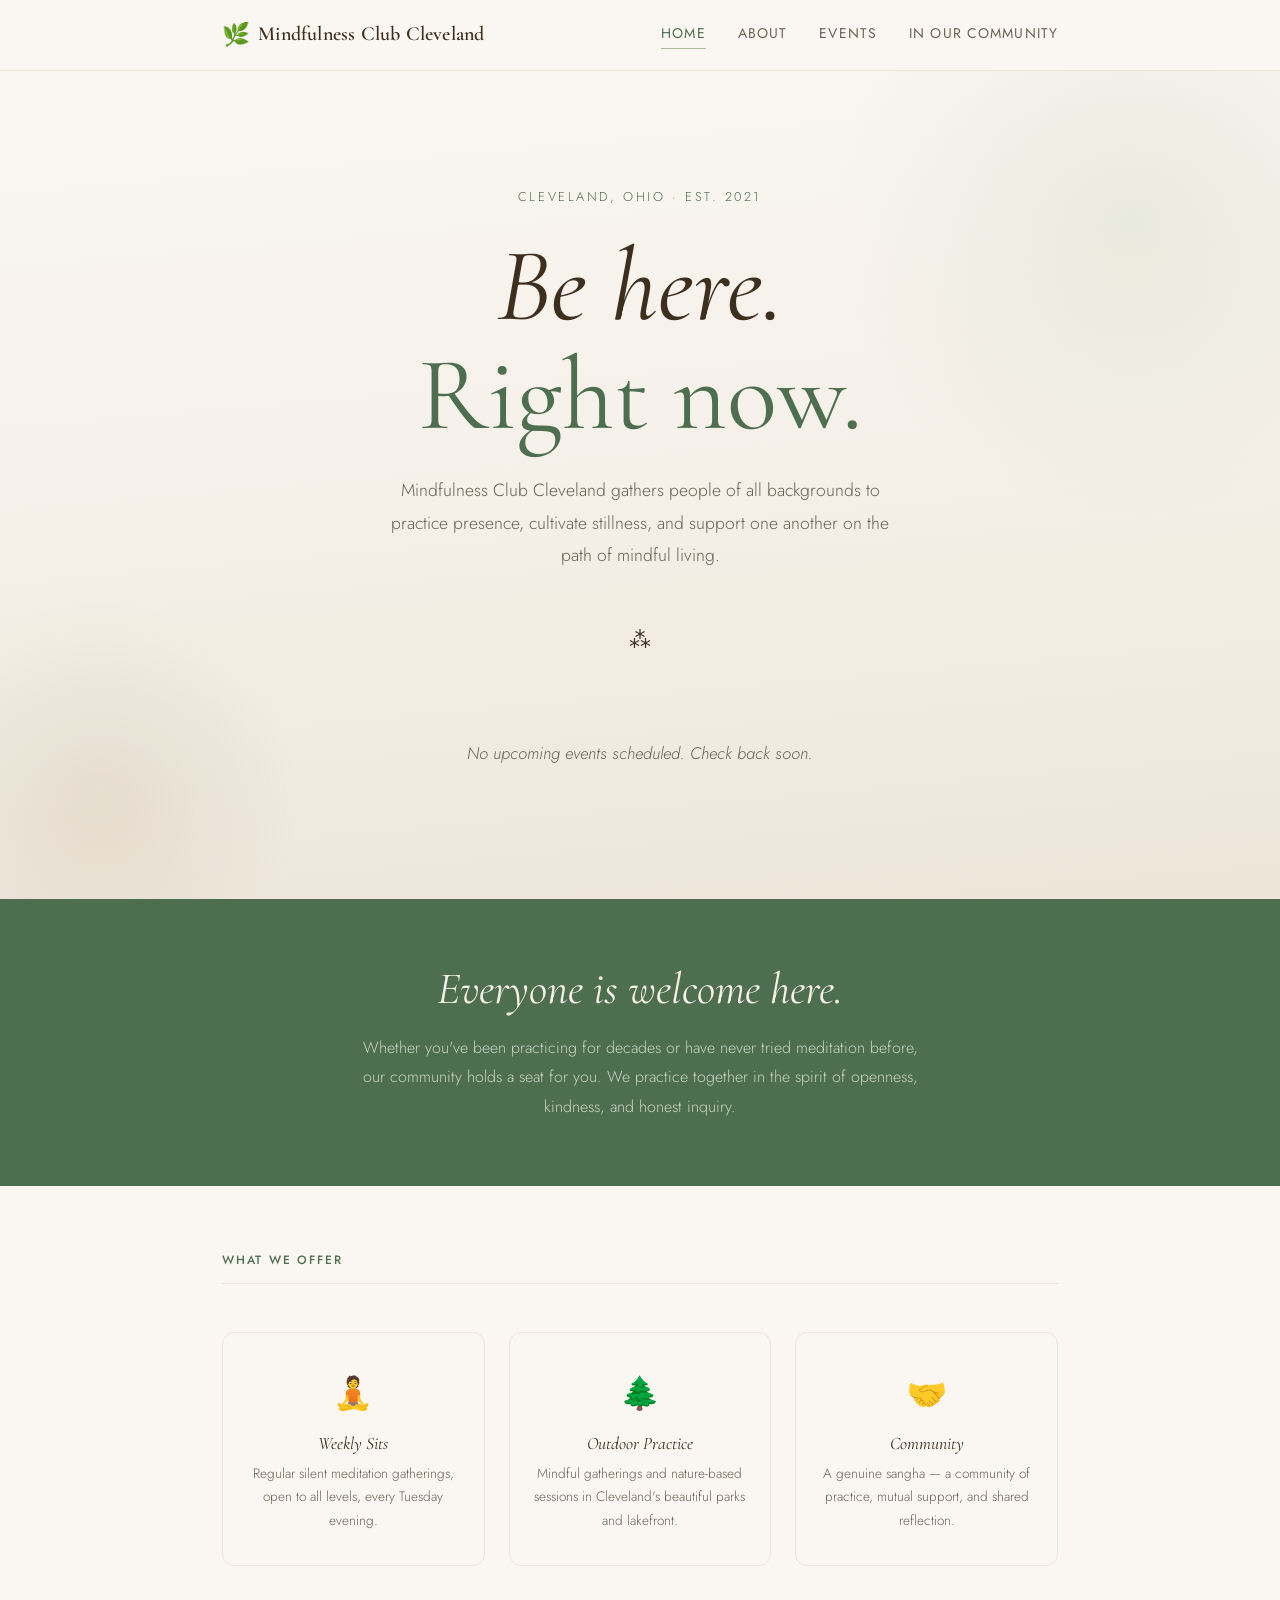
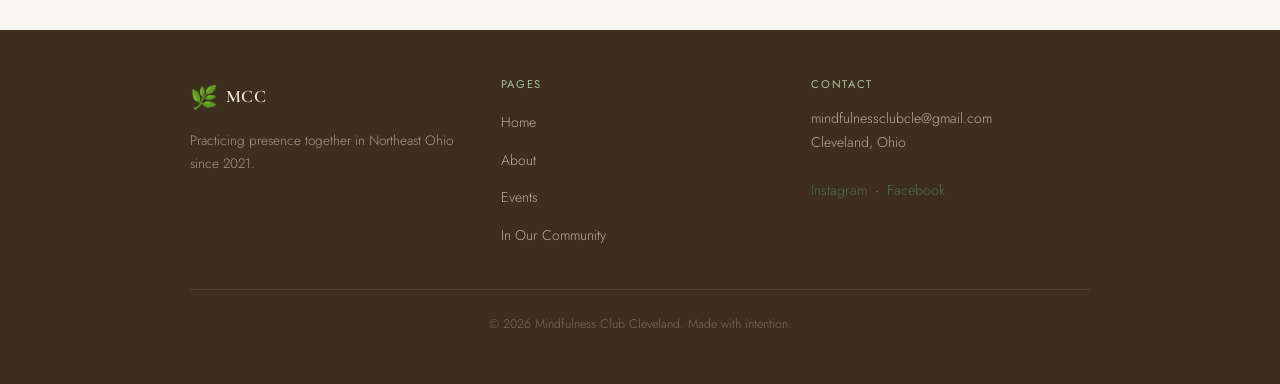
==== commit cd911a5d: "changes" ====
--- a/index.html
+++ b/index.html
@@ -32,7 +32,7 @@
   <!-- ── Home Hero ── -->
   <main>
     <section class="home-hero">
-      <p class="hero-eyebrow">Cleveland, Ohio · Est. 2019</p>
+      <p class="hero-eyebrow">Cleveland, Ohio · Est. 2021</p>
       <h1>Be here.<br><em>Right now.</em></h1>
       <p class="hero-mission">
         Mindfulness Club Cleveland gathers people of all backgrounds to practice presence, cultivate stillness, and support one another on the path of mindful living.
@@ -60,12 +60,12 @@
         <div class="pillar">
           <div class="pillar-icon">🧘</div>
           <h3>Weekly Sits</h3>
-          <p>Regular guided meditation gatherings, open to all levels, every Saturday morning.</p>
+          <p>Regular silent meditation gatherings, open to all levels, every Tuesday evening.</p>
         </div>
         <div class="pillar">
           <div class="pillar-icon">🌲</div>
           <h3>Outdoor Practice</h3>
-          <p>Mindful walks and nature-based sessions in Cleveland's beautiful parks and lakefront.</p>
+          <p>Mindful gatherings and nature-based sessions in Cleveland's beautiful parks and lakefront.</p>
         </div>
         <div class="pillar">
           <div class="pillar-icon">🤝</div>
@@ -84,7 +84,7 @@
           <span class="logo-leaf">🌿</span>
           MCC
         </a>
-        <p>Practicing presence together in Northeast Ohio since 2019.</p>
+        <p>Practicing presence together in Northeast Ohio since 2021.</p>
       </div>
       <div class="footer-col">
         <h4>Pages</h4>
@@ -98,7 +98,7 @@
       <div class="footer-col">
         <h4>Contact</h4>
         <p>
-          hello@mindfulnesscleveland.org<br />
+          mindfulnessclubcle@gmail.com<br />
           Cleveland, Ohio<br /><br />
           <a href="#">Instagram</a> &nbsp;·&nbsp; <a href="#">Facebook</a>
         </p>
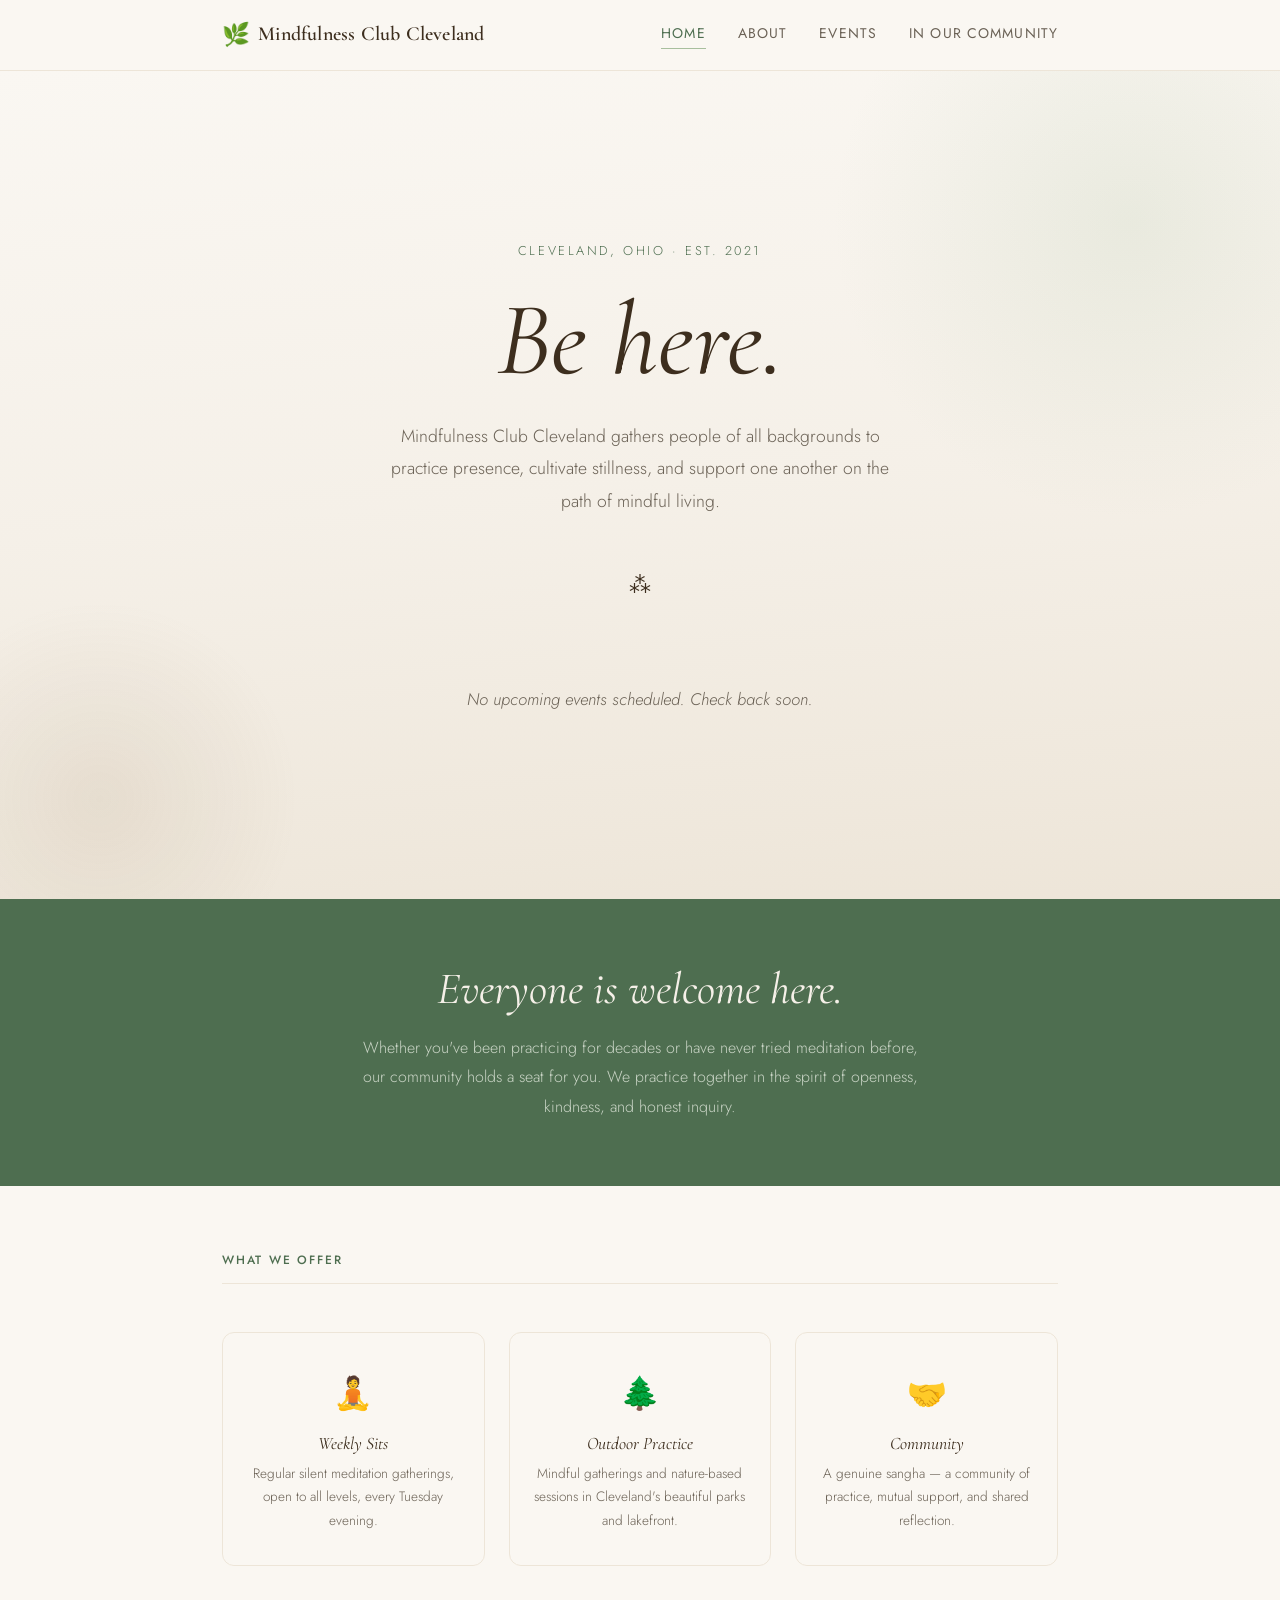
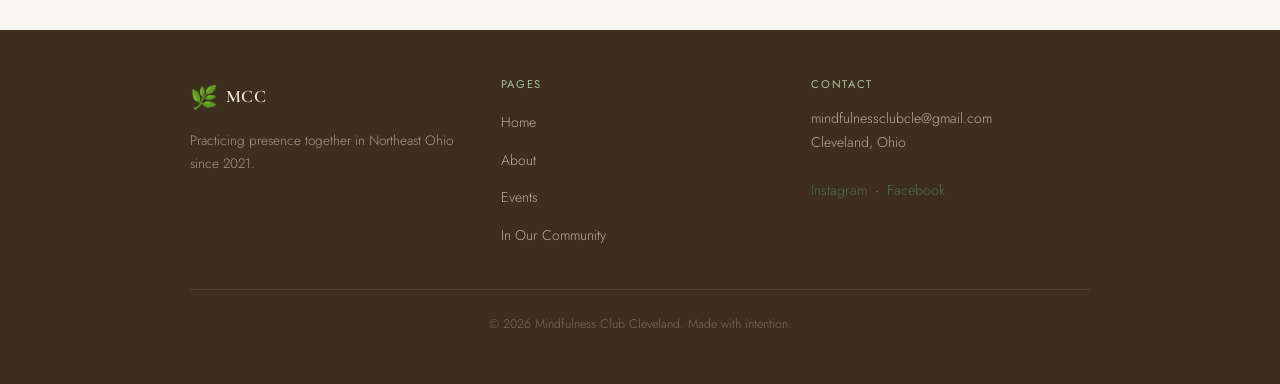
==== commit 88d24e53: "changes" ====
--- a/index.html
+++ b/index.html
@@ -33,7 +33,7 @@
   <main>
     <section class="home-hero">
       <p class="hero-eyebrow">Cleveland, Ohio · Est. 2021</p>
-      <h1>Be here.<br><em>Right now.</em></h1>
+      <h1>Be here.</h1>
       <p class="hero-mission">
         Mindfulness Club Cleveland gathers people of all backgrounds to practice presence, cultivate stillness, and support one another on the path of mindful living.
       </p>
